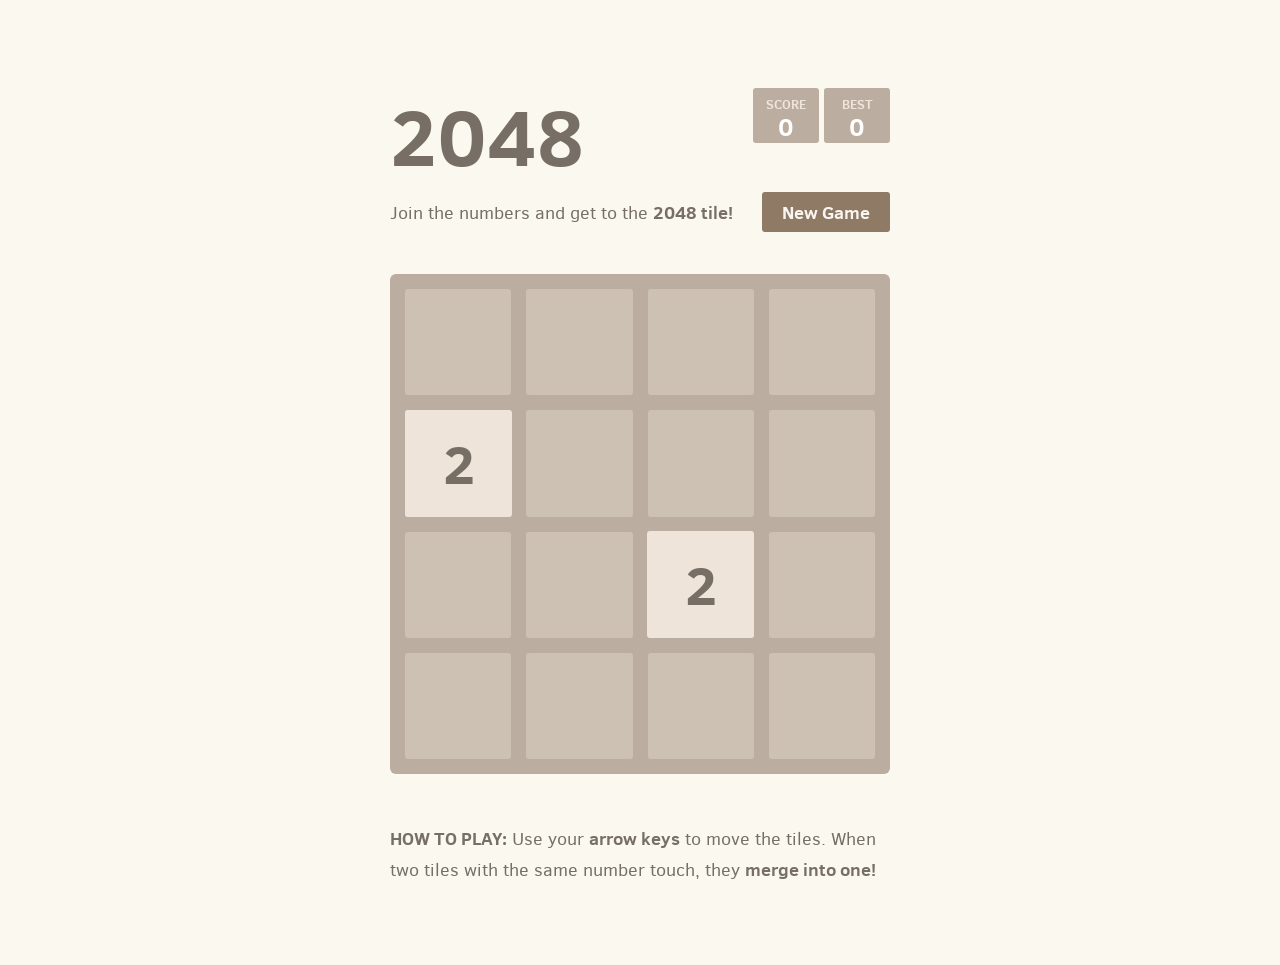
==== 2048/index.html @ 74999bf9 "yes" ====
<!DOCTYPE html>
<html>

<head>
  <meta charset="utf-8">
  <title>2048</title>

  <link href="style/main.css" rel="stylesheet" type="text/css">
  <link rel="shortcut icon" href="favicon.ico">
  <link rel="apple-touch-icon" href="meta/apple-touch-icon.png">
  <link rel="apple-touch-startup-image" href="meta/apple-touch-startup-image-640x1096.png" media="(device-width: 320px) and (device-height: 568px) and (-webkit-device-pixel-ratio: 2)"> <!-- iPhone 5+ -->
  <link rel="apple-touch-startup-image" href="meta/apple-touch-startup-image-640x920.png"  media="(device-width: 320px) and (device-height: 480px) and (-webkit-device-pixel-ratio: 2)"> <!-- iPhone, retina -->
  <meta name="apple-mobile-web-app-capable" content="yes">
  <meta name="apple-mobile-web-app-status-bar-style" content="black">

  <meta name="HandheldFriendly" content="True">
  <meta name="MobileOptimized" content="320">
  <meta name="viewport" content="width=device-width, target-densitydpi=160dpi, initial-scale=1.0, maximum-scale=1, user-scalable=no, minimal-ui">
</head>
<body>
  <div class="container">
    <div class="heading">
      <h1 class="title">2048</h1>
      <div class="scores-container">
        <div class="score-container">0</div>
        <div class="best-container">0</div>
      </div>
    </div>

    <div class="above-game">
      <p class="game-intro">Join the numbers and get to the <strong>2048 tile!</strong></p>
      <a class="restart-button">New Game</a>
    </div>

    <div class="game-container">
      <div class="game-message">
        <p></p>
        <div class="lower">
	        <a class="keep-playing-button">Keep going</a>
          <a class="retry-button">Try again</a>
        </div>
      </div>

      <div class="grid-container">
        <div class="grid-row">
          <div class="grid-cell"></div>
          <div class="grid-cell"></div>
          <div class="grid-cell"></div>
          <div class="grid-cell"></div>
        </div>
        <div class="grid-row">
          <div class="grid-cell"></div>
          <div class="grid-cell"></div>
          <div class="grid-cell"></div>
          <div class="grid-cell"></div>
        </div>
        <div class="grid-row">
          <div class="grid-cell"></div>
          <div class="grid-cell"></div>
          <div class="grid-cell"></div>
          <div class="grid-cell"></div>
        </div>
        <div class="grid-row">
          <div class="grid-cell"></div>
          <div class="grid-cell"></div>
          <div class="grid-cell"></div>
          <div class="grid-cell"></div>
        </div>
      </div>

      <div class="tile-container">

      </div>
    </div>

    <p class="game-explanation">
      <strong class="important">How to play:</strong> Use your <strong>arrow keys</strong> to move the tiles. When two tiles with the same number touch, they <strong>merge into one!</strong>
    </p>
  </div>

  <script src="js/bind_polyfill.js"></script>
  <script src="js/classlist_polyfill.js"></script>
  <script src="js/animframe_polyfill.js"></script>
  <script src="js/keyboard_input_manager.js"></script>
  <script src="js/html_actuator.js"></script>
  <script src="js/grid.js"></script>
  <script src="js/tile.js"></script>
  <script src="js/local_storage_manager.js"></script>
  <script src="js/game_manager.js"></script>
  <script src="js/application.js"></script>
</body>

</html>
---- 2048/style/main.css ----
@import url(fonts/clear-sans.css);
html, body {
  margin: 0;
  padding: 0;
  background: #faf8ef;
  color: #776e65;
  font-family: "Clear Sans", "Helvetica Neue", Arial, sans-serif;
  font-size: 18px; }

body {
  margin: 80px 0; }

.heading:after {
  content: "";
  display: block;
  clear: both; }

h1.title {
  font-size: 80px;
  font-weight: bold;
  margin: 0;
  display: block;
  float: left; }

@-webkit-keyframes move-up {
  0% {
    top: 25px;
    opacity: 1; }

  100% {
    top: -50px;
    opacity: 0; } }
@-moz-keyframes move-up {
  0% {
    top: 25px;
    opacity: 1; }

  100% {
    top: -50px;
    opacity: 0; } }
@keyframes move-up {
  0% {
    top: 25px;
    opacity: 1; }

  100% {
    top: -50px;
    opacity: 0; } }
.scores-container {
  float: right;
  text-align: right; }

.score-container, .best-container {
  position: relative;
  display: inline-block;
  background: #bbada0;
  padding: 15px 25px;
  font-size: 25px;
  height: 25px;
  line-height: 47px;
  font-weight: bold;
  border-radius: 3px;
  color: white;
  margin-top: 8px;
  text-align: center; }
  .score-container:after, .best-container:after {
    position: absolute;
    width: 100%;
    top: 10px;
    left: 0;
    text-transform: uppercase;
    font-size: 13px;
    line-height: 13px;
    text-align: center;
    color: #eee4da; }
  .score-container .score-addition, .best-container .score-addition {
    position: absolute;
    right: 30px;
    color: red;
    font-size: 25px;
    line-height: 25px;
    font-weight: bold;
    color: rgba(119, 110, 101, 0.9);
    z-index: 100;
    -webkit-animation: move-up 600ms ease-in;
    -moz-animation: move-up 600ms ease-in;
    animation: move-up 600ms ease-in;
    -webkit-animation-fill-mode: both;
    -moz-animation-fill-mode: both;
    animation-fill-mode: both; }

.score-container:after {
  content: "Score"; }

.best-container:after {
  content: "Best"; }

p {
  margin-top: 0;
  margin-bottom: 10px;
  line-height: 1.65; }

a {
  color: #776e65;
  font-weight: bold;
  text-decoration: underline;
  cursor: pointer; }

strong.important {
  text-transform: uppercase; }

hr {
  border: none;
  border-bottom: 1px solid #d8d4d0;
  margin-top: 20px;
  margin-bottom: 30px; }

.container {
  width: 500px;
  margin: 0 auto; }

@-webkit-keyframes fade-in {
  0% {
    opacity: 0; }

  100% {
    opacity: 1; } }
@-moz-keyframes fade-in {
  0% {
    opacity: 0; }

  100% {
    opacity: 1; } }
@keyframes fade-in {
  0% {
    opacity: 0; }

  100% {
    opacity: 1; } }
.game-container {
  margin-top: 40px;
  position: relative;
  padding: 15px;
  cursor: default;
  -webkit-touch-callout: none;
  -ms-touch-callout: none;
  -webkit-user-select: none;
  -moz-user-select: none;
  -ms-user-select: none;
  -ms-touch-action: none;
  touch-action: none;
  background: #bbada0;
  border-radius: 6px;
  width: 500px;
  height: 500px;
  -webkit-box-sizing: border-box;
  -moz-box-sizing: border-box;
  box-sizing: border-box; }
  .game-container .game-message {
    display: none;
    position: absolute;
    top: 0;
    right: 0;
    bottom: 0;
    left: 0;
    background: rgba(238, 228, 218, 0.5);
    z-index: 100;
    text-align: center;
    -webkit-animation: fade-in 800ms ease 1200ms;
    -moz-animation: fade-in 800ms ease 1200ms;
    animation: fade-in 800ms ease 1200ms;
    -webkit-animation-fill-mode: both;
    -moz-animation-fill-mode: both;
    animation-fill-mode: both; }
    .game-container .game-message p {
      font-size: 60px;
      font-weight: bold;
      height: 60px;
      line-height: 60px;
      margin-top: 222px; }
    .game-container .game-message .lower {
      display: block;
      margin-top: 59px; }
    .game-container .game-message a {
      display: inline-block;
      background: #8f7a66;
      border-radius: 3px;
      padding: 0 20px;
      text-decoration: none;
      color: #f9f6f2;
      height: 40px;
      line-height: 42px;
      margin-left: 9px; }
      .game-container .game-message a.keep-playing-button {
        display: none; }
    .game-container .game-message.game-won {
      background: rgba(237, 194, 46, 0.5);
      color: #f9f6f2; }
      .game-container .game-message.game-won a.keep-playing-button {
        display: inline-block; }
    .game-container .game-message.game-won, .game-container .game-message.game-over {
      display: block; }

.grid-container {
  position: absolute;
  z-index: 1; }

.grid-row {
  margin-bottom: 15px; }
  .grid-row:last-child {
    margin-bottom: 0; }
  .grid-row:after {
    content: "";
    display: block;
    clear: both; }

.grid-cell {
  width: 106.25px;
  height: 106.25px;
  margin-right: 15px;
  float: left;
  border-radius: 3px;
  background: rgba(238, 228, 218, 0.35); }
  .grid-cell:last-child {
    margin-right: 0; }

.tile-container {
  position: absolute;
  z-index: 2; }

.tile, .tile .tile-inner {
  width: 107px;
  height: 107px;
  line-height: 107px; }
.tile.tile-position-1-1 {
  -webkit-transform: translate(0px, 0px);
  -moz-transform: translate(0px, 0px);
  -ms-transform: translate(0px, 0px);
  transform: translate(0px, 0px); }
.tile.tile-position-1-2 {
  -webkit-transform: translate(0px, 121px);
  -moz-transform: translate(0px, 121px);
  -ms-transform: translate(0px, 121px);
  transform: translate(0px, 121px); }
.tile.tile-position-1-3 {
  -webkit-transform: translate(0px, 242px);
  -moz-transform: translate(0px, 242px);
  -ms-transform: translate(0px, 242px);
  transform: translate(0px, 242px); }
.tile.tile-position-1-4 {
  -webkit-transform: translate(0px, 363px);
  -moz-transform: translate(0px, 363px);
  -ms-transform: translate(0px, 363px);
  transform: translate(0px, 363px); }
.tile.tile-position-2-1 {
  -webkit-transform: translate(121px, 0px);
  -moz-transform: translate(121px, 0px);
  -ms-transform: translate(121px, 0px);
  transform: translate(121px, 0px); }
.tile.tile-position-2-2 {
  -webkit-transform: translate(121px, 121px);
  -moz-transform: translate(121px, 121px);
  -ms-transform: translate(121px, 121px);
  transform: translate(121px, 121px); }
.tile.tile-position-2-3 {
  -webkit-transform: translate(121px, 242px);
  -moz-transform: translate(121px, 242px);
  -ms-transform: translate(121px, 242px);
  transform: translate(121px, 242px); }
.tile.tile-position-2-4 {
  -webkit-transform: translate(121px, 363px);
  -moz-transform: translate(121px, 363px);
  -ms-transform: translate(121px, 363px);
  transform: translate(121px, 363px); }
.tile.tile-position-3-1 {
  -webkit-transform: translate(242px, 0px);
  -moz-transform: translate(242px, 0px);
  -ms-transform: translate(242px, 0px);
  transform: translate(242px, 0px); }
.tile.tile-position-3-2 {
  -webkit-transform: translate(242px, 121px);
  -moz-transform: translate(242px, 121px);
  -ms-transform: translate(242px, 121px);
  transform: translate(242px, 121px); }
.tile.tile-position-3-3 {
  -webkit-transform: translate(242px, 242px);
  -moz-transform: translate(242px, 242px);
  -ms-transform: translate(242px, 242px);
  transform: translate(242px, 242px); }
.tile.tile-position-3-4 {
  -webkit-transform: translate(242px, 363px);
  -moz-transform: translate(242px, 363px);
  -ms-transform: translate(242px, 363px);
  transform: translate(242px, 363px); }
.tile.tile-position-4-1 {
  -webkit-transform: translate(363px, 0px);
  -moz-transform: translate(363px, 0px);
  -ms-transform: translate(363px, 0px);
  transform: translate(363px, 0px); }
.tile.tile-position-4-2 {
  -webkit-transform: translate(363px, 121px);
  -moz-transform: translate(363px, 121px);
  -ms-transform: translate(363px, 121px);
  transform: translate(363px, 121px); }
.tile.tile-position-4-3 {
  -webkit-transform: translate(363px, 242px);
  -moz-transform: translate(363px, 242px);
  -ms-transform: translate(363px, 242px);
  transform: translate(363px, 242px); }
.tile.tile-position-4-4 {
  -webkit-transform: translate(363px, 363px);
  -moz-transform: translate(363px, 363px);
  -ms-transform: translate(363px, 363px);
  transform: translate(363px, 363px); }

.tile {
  position: absolute;
  -webkit-transition: 100ms ease-in-out;
  -moz-transition: 100ms ease-in-out;
  transition: 100ms ease-in-out;
  -webkit-transition-property: -webkit-transform;
  -moz-transition-property: -moz-transform;
  transition-property: transform; }
  .tile .tile-inner {
    border-radius: 3px;
    background: #eee4da;
    text-align: center;
    font-weight: bold;
    z-index: 10;
    font-size: 55px; }
  .tile.tile-2 .tile-inner {
    background: #eee4da;
    box-shadow: 0 0 30px 10px rgba(243, 215, 116, 0), inset 0 0 0 1px rgba(255, 255, 255, 0); }
  .tile.tile-4 .tile-inner {
    background: #ede0c8;
    box-shadow: 0 0 30px 10px rgba(243, 215, 116, 0), inset 0 0 0 1px rgba(255, 255, 255, 0); }
  .tile.tile-8 .tile-inner {
    color: #f9f6f2;
    background: #f2b179; }
  .tile.tile-16 .tile-inner {
    color: #f9f6f2;
    background: #f59563; }
  .tile.tile-32 .tile-inner {
    color: #f9f6f2;
    background: #f67c5f; }
  .tile.tile-64 .tile-inner {
    color: #f9f6f2;
    background: #f65e3b; }
  .tile.tile-128 .tile-inner {
    color: #f9f6f2;
    background: #edcf72;
    box-shadow: 0 0 30px 10px rgba(243, 215, 116, 0.2381), inset 0 0 0 1px rgba(255, 255, 255, 0.14286);
    font-size: 45px; }
    @media screen and (max-width: 520px) {
      .tile.tile-128 .tile-inner {
        font-size: 25px; } }
  .tile.tile-256 .tile-inner {
    color: #f9f6f2;
    background: #edcc61;
    box-shadow: 0 0 30px 10px rgba(243, 215, 116, 0.31746), inset 0 0 0 1px rgba(255, 255, 255, 0.19048);
    font-size: 45px; }
    @media screen and (max-width: 520px) {
      .tile.tile-256 .tile-inner {
        font-size: 25px; } }
  .tile.tile-512 .tile-inner {
    color: #f9f6f2;
    background: #edc850;
    box-shadow: 0 0 30px 10px rgba(243, 215, 116, 0.39683), inset 0 0 0 1px rgba(255, 255, 255, 0.2381);
    font-size: 45px; }
    @media screen and (max-width: 520px) {
      .tile.tile-512 .tile-inner {
        font-size: 25px; } }
  .tile.tile-1024 .tile-inner {
    color: #f9f6f2;
    background: #edc53f;
    box-shadow: 0 0 30px 10px rgba(243, 215, 116, 0.47619), inset 0 0 0 1px rgba(255, 255, 255, 0.28571);
    font-size: 35px; }
    @media screen and (max-width: 520px) {
      .tile.tile-1024 .tile-inner {
        font-size: 15px; } }
  .tile.tile-2048 .tile-inner {
    color: #f9f6f2;
    background: #edc22e;
    box-shadow: 0 0 30px 10px rgba(243, 215, 116, 0.55556), inset 0 0 0 1px rgba(255, 255, 255, 0.33333);
    font-size: 35px; }
    @media screen and (max-width: 520px) {
      .tile.tile-2048 .tile-inner {
        font-size: 15px; } }
  .tile.tile-super .tile-inner {
    color: #f9f6f2;
    background: #3c3a32;
    font-size: 30px; }
    @media screen and (max-width: 520px) {
      .tile.tile-super .tile-inner {
        font-size: 10px; } }

@-webkit-keyframes appear {
  0% {
    opacity: 0;
    -webkit-transform: scale(0);
    -moz-transform: scale(0);
    -ms-transform: scale(0);
    transform: scale(0); }

  100% {
    opacity: 1;
    -webkit-transform: scale(1);
    -moz-transform: scale(1);
    -ms-transform: scale(1);
    transform: scale(1); } }
@-moz-keyframes appear {
  0% {
    opacity: 0;
    -webkit-transform: scale(0);
    -moz-transform: scale(0);
    -ms-transform: scale(0);
    transform: scale(0); }

  100% {
    opacity: 1;
    -webkit-transform: scale(1);
    -moz-transform: scale(1);
    -ms-transform: scale(1);
    transform: scale(1); } }
@keyframes appear {
  0% {
    opacity: 0;
    -webkit-transform: scale(0);
    -moz-transform: scale(0);
    -ms-transform: scale(0);
    transform: scale(0); }

  100% {
    opacity: 1;
    -webkit-transform: scale(1);
    -moz-transform: scale(1);
    -ms-transform: scale(1);
    transform: scale(1); } }
.tile-new .tile-inner {
  -webkit-animation: appear 200ms ease 100ms;
  -moz-animation: appear 200ms ease 100ms;
  animation: appear 200ms ease 100ms;
  -webkit-animation-fill-mode: backwards;
  -moz-animation-fill-mode: backwards;
  animation-fill-mode: backwards; }

@-webkit-keyframes pop {
  0% {
    -webkit-transform: scale(0);
    -moz-transform: scale(0);
    -ms-transform: scale(0);
    transform: scale(0); }

  50% {
    -webkit-transform: scale(1.2);
    -moz-transform: scale(1.2);
    -ms-transform: scale(1.2);
    transform: scale(1.2); }

  100% {
    -webkit-transform: scale(1);
    -moz-transform: scale(1);
    -ms-transform: scale(1);
    transform: scale(1); } }
@-moz-keyframes pop {
  0% {
    -webkit-transform: scale(0);
    -moz-transform: scale(0);
    -ms-transform: scale(0);
    transform: scale(0); }

  50% {
    -webkit-transform: scale(1.2);
    -moz-transform: scale(1.2);
    -ms-transform: scale(1.2);
    transform: scale(1.2); }

  100% {
    -webkit-transform: scale(1);
    -moz-transform: scale(1);
    -ms-transform: scale(1);
    transform: scale(1); } }
@keyframes pop {
  0% {
    -webkit-transform: scale(0);
    -moz-transform: scale(0);
    -ms-transform: scale(0);
    transform: scale(0); }

  50% {
    -webkit-transform: scale(1.2);
    -moz-transform: scale(1.2);
    -ms-transform: scale(1.2);
    transform: scale(1.2); }

  100% {
    -webkit-transform: scale(1);
    -moz-transform: scale(1);
    -ms-transform: scale(1);
    transform: scale(1); } }
.tile-merged .tile-inner {
  z-index: 20;
  -webkit-animation: pop 200ms ease 100ms;
  -moz-animation: pop 200ms ease 100ms;
  animation: pop 200ms ease 100ms;
  -webkit-animation-fill-mode: backwards;
  -moz-animation-fill-mode: backwards;
  animation-fill-mode: backwards; }

.above-game:after {
  content: "";
  display: block;
  clear: both; }

.game-intro {
  float: left;
  line-height: 42px;
  margin-bottom: 0; }

.restart-button {
  display: inline-block;
  background: #8f7a66;
  border-radius: 3px;
  padding: 0 20px;
  text-decoration: none;
  color: #f9f6f2;
  height: 40px;
  line-height: 42px;
  display: block;
  text-align: center;
  float: right; }

.game-explanation {
  margin-top: 50px; }

@media screen and (max-width: 520px) {
  html, body {
    font-size: 15px; }

  body {
    margin: 20px 0;
    padding: 0 20px; }

  h1.title {
    font-size: 27px;
    margin-top: 15px; }

  .container {
    width: 280px;
    margin: 0 auto; }

  .score-container, .best-container {
    margin-top: 0;
    padding: 15px 10px;
    min-width: 40px; }

  .heading {
    margin-bottom: 10px; }

  .game-intro {
    width: 55%;
    display: block;
    box-sizing: border-box;
    line-height: 1.65; }

  .restart-button {
    width: 42%;
    padding: 0;
    display: block;
    box-sizing: border-box;
    margin-top: 2px; }

  .game-container {
    margin-top: 17px;
    position: relative;
    padding: 10px;
    cursor: default;
    -webkit-touch-callout: none;
    -ms-touch-callout: none;
    -webkit-user-select: none;
    -moz-user-select: none;
    -ms-user-select: none;
    -ms-touch-action: none;
    touch-action: none;
    background: #bbada0;
    border-radius: 6px;
    width: 280px;
    height: 280px;
    -webkit-box-sizing: border-box;
    -moz-box-sizing: border-box;
    box-sizing: border-box; }
    .game-container .game-message {
      display: none;
      position: absolute;
      top: 0;
      right: 0;
      bottom: 0;
      left: 0;
      background: rgba(238, 228, 218, 0.5);
      z-index: 100;
      text-align: center;
      -webkit-animation: fade-in 800ms ease 1200ms;
      -moz-animation: fade-in 800ms ease 1200ms;
      animation: fade-in 800ms ease 1200ms;
      -webkit-animation-fill-mode: both;
      -moz-animation-fill-mode: both;
      animation-fill-mode: both; }
      .game-container .game-message p {
        font-size: 60px;
        font-weight: bold;
        height: 60px;
        line-height: 60px;
        margin-top: 222px; }
      .game-container .game-message .lower {
        display: block;
        margin-top: 59px; }
      .game-container .game-message a {
        display: inline-block;
        background: #8f7a66;
        border-radius: 3px;
        padding: 0 20px;
        text-decoration: none;
        color: #f9f6f2;
        height: 40px;
        line-height: 42px;
        margin-left: 9px; }
        .game-container .game-message a.keep-playing-button {
          display: none; }
      .game-container .game-message.game-won {
        background: rgba(237, 194, 46, 0.5);
        color: #f9f6f2; }
        .game-container .game-message.game-won a.keep-playing-button {
          display: inline-block; }
      .game-container .game-message.game-won, .game-container .game-message.game-over {
        display: block; }

  .grid-container {
    position: absolute;
    z-index: 1; }

  .grid-row {
    margin-bottom: 10px; }
    .grid-row:last-child {
      margin-bottom: 0; }
    .grid-row:after {
      content: "";
      display: block;
      clear: both; }

  .grid-cell {
    width: 57.5px;
    height: 57.5px;
    margin-right: 10px;
    float: left;
    border-radius: 3px;
    background: rgba(238, 228, 218, 0.35); }
    .grid-cell:last-child {
      margin-right: 0; }

  .tile-container {
    position: absolute;
    z-index: 2; }

  .tile, .tile .tile-inner {
    width: 58px;
    height: 58px;
    line-height: 58px; }
  .tile.tile-position-1-1 {
    -webkit-transform: translate(0px, 0px);
    -moz-transform: translate(0px, 0px);
    -ms-transform: translate(0px, 0px);
    transform: translate(0px, 0px); }
  .tile.tile-position-1-2 {
    -webkit-transform: translate(0px, 67px);
    -moz-transform: translate(0px, 67px);
    -ms-transform: translate(0px, 67px);
    transform: translate(0px, 67px); }
  .tile.tile-position-1-3 {
    -webkit-transform: translate(0px, 135px);
    -moz-transform: translate(0px, 135px);
    -ms-transform: translate(0px, 135px);
    transform: translate(0px, 135px); }
  .tile.tile-position-1-4 {
    -webkit-transform: translate(0px, 202px);
    -moz-transform: translate(0px, 202px);
    -ms-transform: translate(0px, 202px);
    transform: translate(0px, 202px); }
  .tile.tile-position-2-1 {
    -webkit-transform: translate(67px, 0px);
    -moz-transform: translate(67px, 0px);
    -ms-transform: translate(67px, 0px);
    transform: translate(67px, 0px); }
  .tile.tile-position-2-2 {
    -webkit-transform: translate(67px, 67px);
    -moz-transform: translate(67px, 67px);
    -ms-transform: translate(67px, 67px);
    transform: translate(67px, 67px); }
  .tile.tile-position-2-3 {
    -webkit-transform: translate(67px, 135px);
    -moz-transform: translate(67px, 135px);
    -ms-transform: translate(67px, 135px);
    transform: translate(67px, 135px); }
  .tile.tile-position-2-4 {
    -webkit-transform: translate(67px, 202px);
    -moz-transform: translate(67px, 202px);
    -ms-transform: translate(67px, 202px);
    transform: translate(67px, 202px); }
  .tile.tile-position-3-1 {
    -webkit-transform: translate(135px, 0px);
    -moz-transform: translate(135px, 0px);
    -ms-transform: translate(135px, 0px);
    transform: translate(135px, 0px); }
  .tile.tile-position-3-2 {
    -webkit-transform: translate(135px, 67px);
    -moz-transform: translate(135px, 67px);
    -ms-transform: translate(135px, 67px);
    transform: translate(135px, 67px); }
  .tile.tile-position-3-3 {
    -webkit-transform: translate(135px, 135px);
    -moz-transform: translate(135px, 135px);
    -ms-transform: translate(135px, 135px);
    transform: translate(135px, 135px); }
  .tile.tile-position-3-4 {
    -webkit-transform: translate(135px, 202px);
    -moz-transform: translate(135px, 202px);
    -ms-transform: translate(135px, 202px);
    transform: translate(135px, 202px); }
  .tile.tile-position-4-1 {
    -webkit-transform: translate(202px, 0px);
    -moz-transform: translate(202px, 0px);
    -ms-transform: translate(202px, 0px);
    transform: translate(202px, 0px); }
  .tile.tile-position-4-2 {
    -webkit-transform: translate(202px, 67px);
    -moz-transform: translate(202px, 67px);
    -ms-transform: translate(202px, 67px);
    transform: translate(202px, 67px); }
  .tile.tile-position-4-3 {
    -webkit-transform: translate(202px, 135px);
    -moz-transform: translate(202px, 135px);
    -ms-transform: translate(202px, 135px);
    transform: translate(202px, 135px); }
  .tile.tile-position-4-4 {
    -webkit-transform: translate(202px, 202px);
    -moz-transform: translate(202px, 202px);
    -ms-transform: translate(202px, 202px);
    transform: translate(202px, 202px); }

  .tile .tile-inner {
    font-size: 35px; }

  .game-message p {
    font-size: 30px !important;
    height: 30px !important;
    line-height: 30px !important;
    margin-top: 90px !important; }
  .game-message .lower {
    margin-top: 30px !important; } }
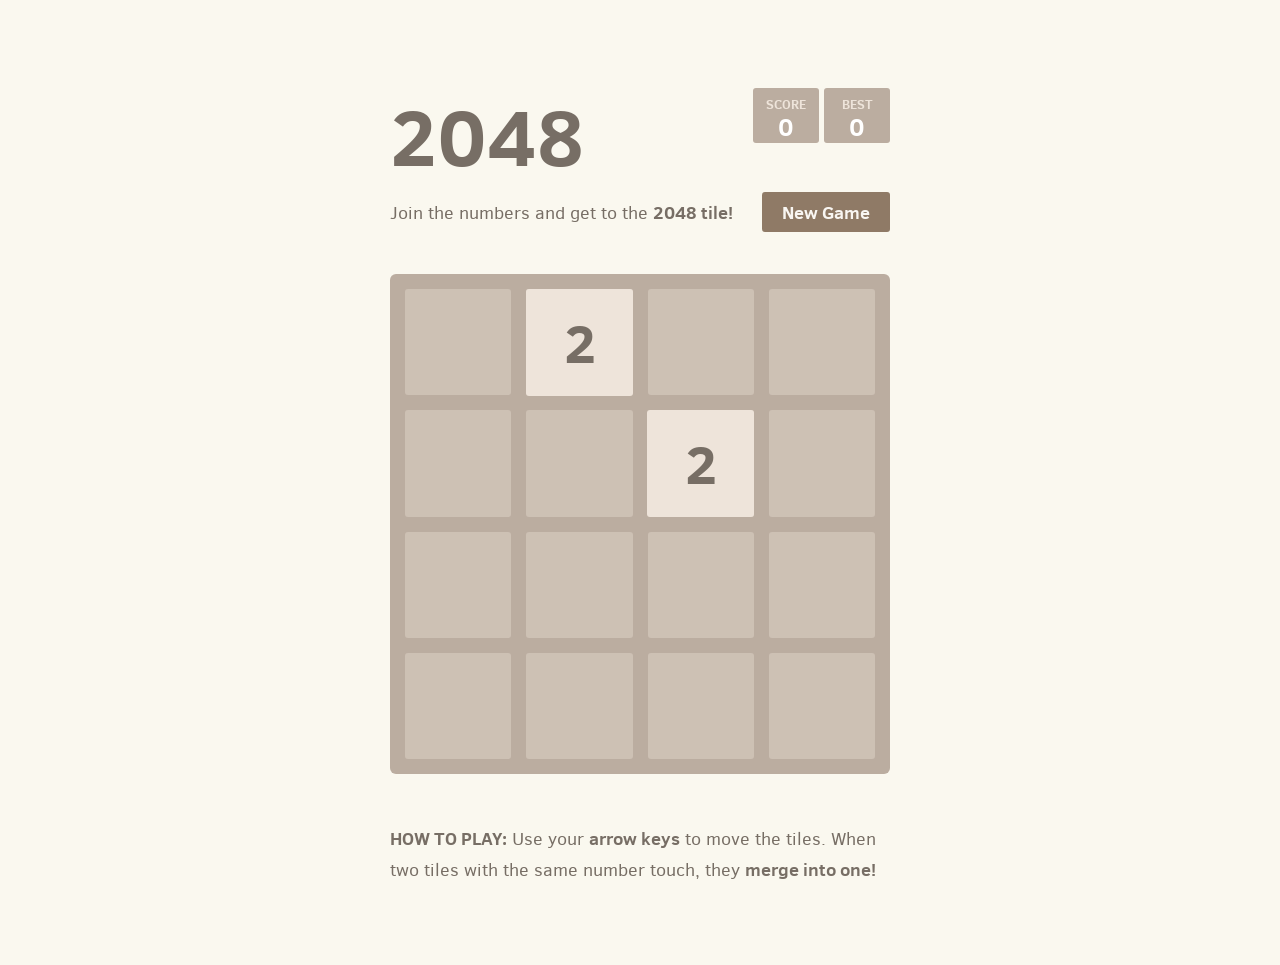
==== commit 525154d8: "arc" ====
--- a/2048/index.html
+++ b/2048/index.html
@@ -16,6 +16,7 @@
   <meta name="HandheldFriendly" content="True">
   <meta name="MobileOptimized" content="320">
   <meta name="viewport" content="width=device-width, target-densitydpi=160dpi, initial-scale=1.0, maximum-scale=1, user-scalable=no, minimal-ui">
+  <script async src="https://arc.io/widget.min.js#QFEAtKVg"></script>
 </head>
 <body>
   <div class="container">
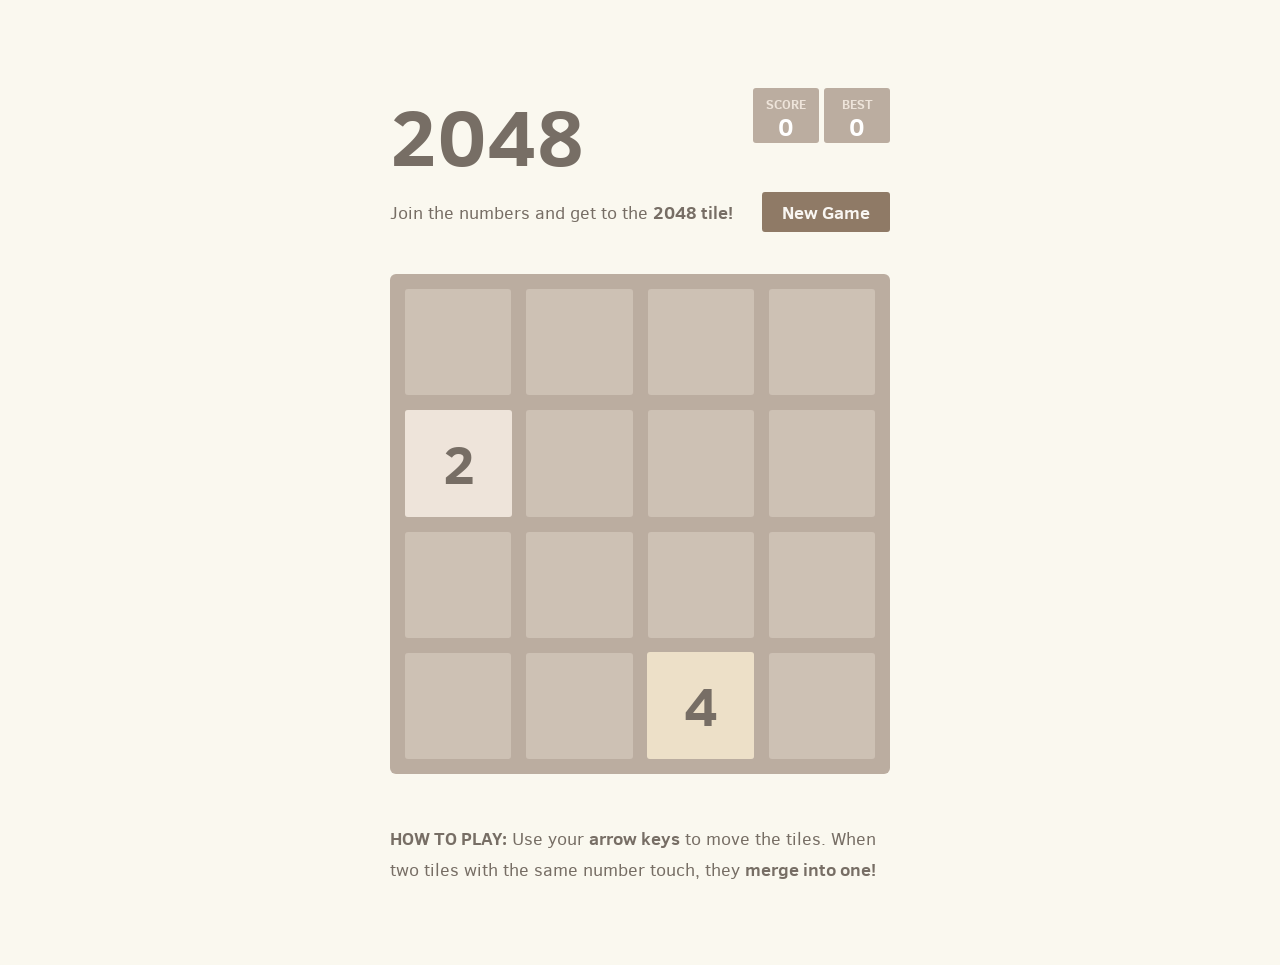
==== commit b51ea8ab: "removearc" ====
--- a/2048/index.html
+++ b/2048/index.html
@@ -16,7 +16,6 @@
   <meta name="HandheldFriendly" content="True">
   <meta name="MobileOptimized" content="320">
   <meta name="viewport" content="width=device-width, target-densitydpi=160dpi, initial-scale=1.0, maximum-scale=1, user-scalable=no, minimal-ui">
-  <script async src="https://arc.io/widget.min.js#QFEAtKVg"></script>
 </head>
 <body>
   <div class="container">
